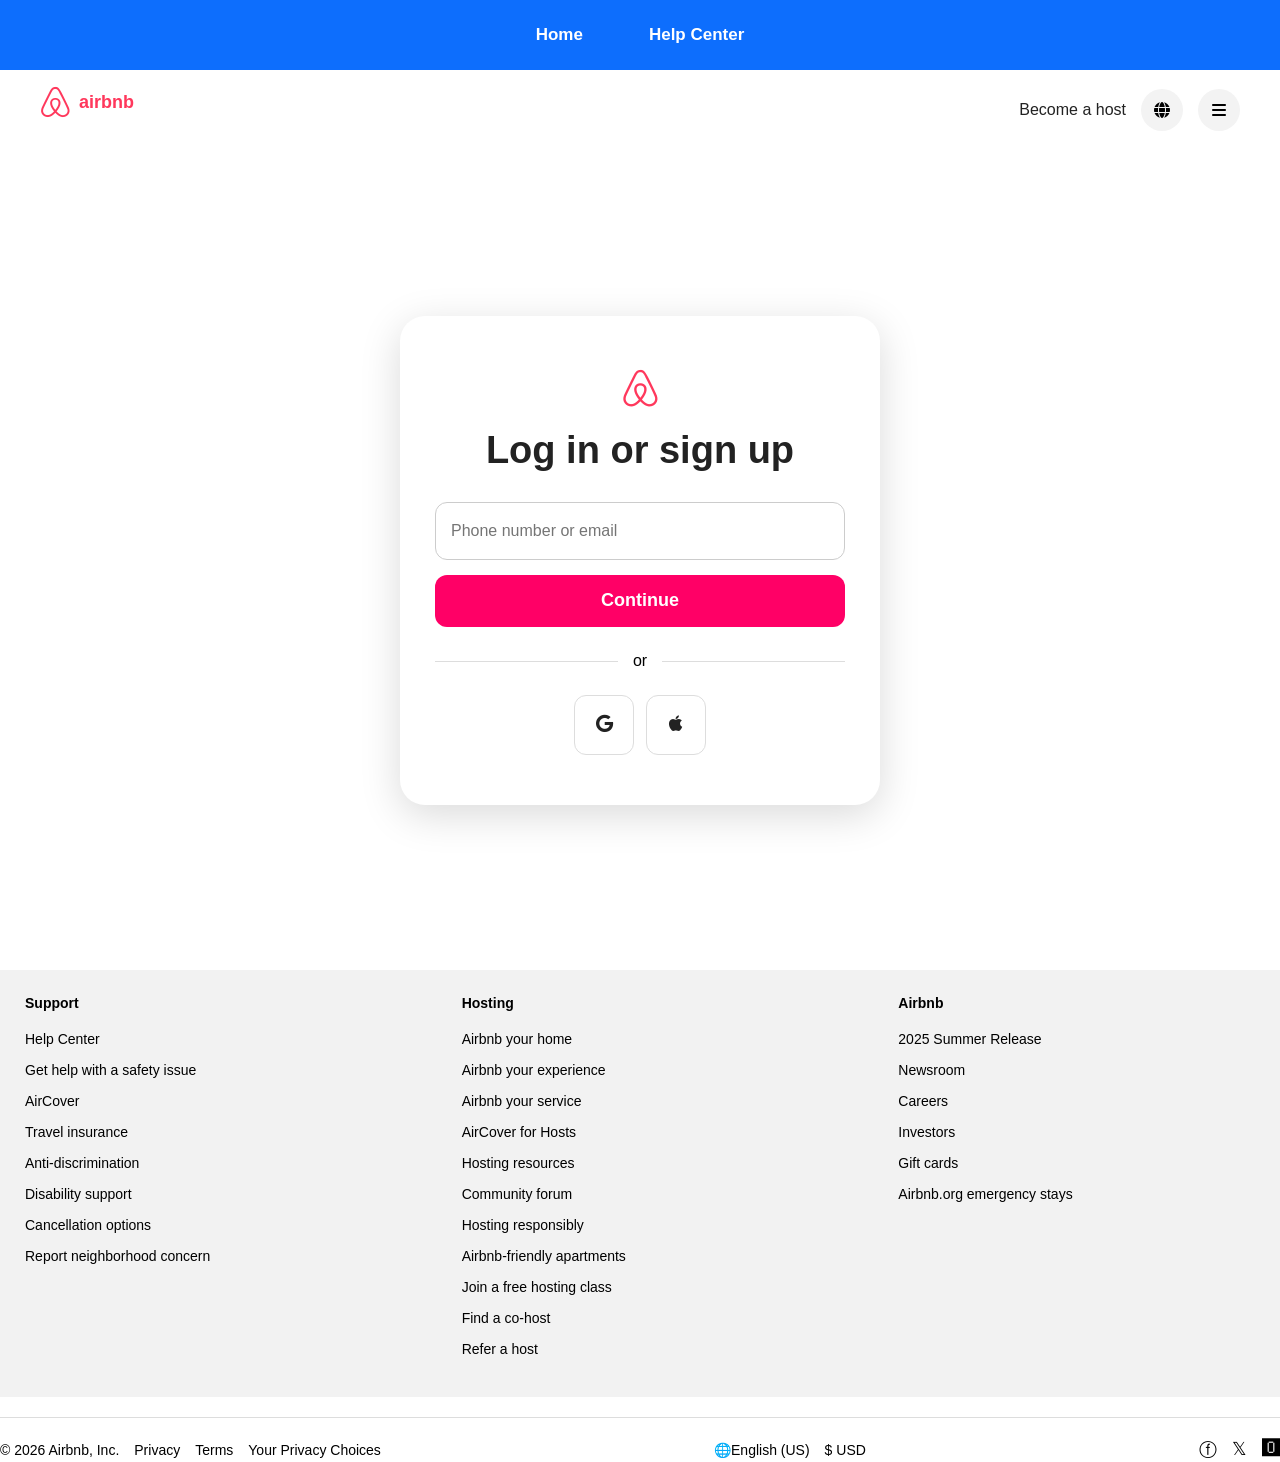
==== airbnb2.html @ d83d0f5b "Initial commit" ====
<!DOCTYPE html>
<html lang="en">
<head>
    <meta charset="UTF-8">
    <meta name="viewport" content="width=device-width, initial-scale=1.0">
     <title>Customer Service - Airbnb Help Center</title>
    <link rel="shortcut icon" href="AIRBNB WEBSITE ICON.png">
     <link rel="stylesheet"
    href="https://cdnjs.cloudflare.com/ajax/libs/font-awesome/6.5.1/css/all.min.css">
    <link rel="stylesheet" href="Nav.css">
    <link rel="stylesheet" href="airbnb2.css">
</head>
<body>

    <nav>
        <a href="airbnbLandingPAGE.html">Home</a>
        <a href="HelpCENTER.html">Help Center</a>
    </nav>

    <header class="navbar">
        <div class="logo"> 
            <i class="fa-brands fa-airbnb"></i>
            <span>airbnb</span>
        </div>

        <div class="nav-right">
            <a href="#">Become a host</a>
            <div class="icon-circle">
                <i class="fa-solid fa-globe"></i>
            </div>

            <div class="menu-circle">
                <i class="fa-solid fa-bars"></i>
            </div>
        </div>
    </header>

    <main class="hero">

        <div class="login-card">

            <div class="airbnb-icon">
                <i class="fa-brands fa-airbnb"></i>
            </div>
           
            <h1>Log in or sign up</h1>

            <input
                type="text"
                placeholder="Phone number or email">

            <button>Continue</button>

            <div class="divider">
                <span>or</span>
            </div>

            <div class="social-login">
                <button class="social google">
                    <i class="fa-brands fa-google"></i>
                </button>

                <button class="social apple">
                    <i class="fa-brands fa-apple"></i>
                </button>
            </div>

        </div>

    </main>

    <!-- TOP PART -->
    
 <footer>
  <div class="footer-container">
    <div class="footer-column">
      <h3>Support</h3>
      <p>Help Center</p>
      <p>Get help with a safety issue</p>
      <p>AirCover</p>
      <p>Travel insurance</p>
      <p>Anti-discrimination</p>
      <p>Disability support</p>
      <p>Cancellation options</p>
      <p>Report neighborhood concern</p>
    </div>
    <div class="footer-column">
      <h3>Hosting</h3>
      <p>Airbnb your home</p>
      <p>Airbnb your experience</p>
      <p>Airbnb your service</p>
      <p>AirCover for Hosts</p>
      <p>Hosting resources</p>
      <p>Community forum</p>
      <p>Hosting responsibly</p>
      <p>Airbnb-friendly apartments</p>
      <p>Join a free hosting class</p>
      <p>Find a co‑host</p>
      <p>Refer a host</p>
    </div>
    <div class="footer-column">
      <h3>Airbnb</h3>
      <p>2025 Summer Release</p>
      <p>Newsroom</p>
      <p>Careers</p>
      <p>Investors</p>
      <p>Gift cards</p>
      <p>Airbnb.org emergency stays</p>
    </div>
  </div>
    <!-- BOTTOM PART -->
     <div class="footer-bottom">
      <div class="left-side">
        <span>© 2026 Airbnb, Inc.</span>
        <span>Privacy</span>
        <span>Terms</span>
        <span>Your Privacy Choices</span>
      </div>
      <div class="right-side">
        <span>🌐English (US)</span>
        <span>$ USD</span>
      </div>
      <div class="icons">
        <span>ⓕ</span>
        <span>𝕏</span>
        <span>🅾</span>
      </div>
     </div>
 </footer>


</body>
</html>
---- Nav.css ----
nav{
    background: #0d6efd;
    padding: 15px 40px;
    display: flex;
    justify-content: center;
    align-items: center;
    gap: 30px;
    box-shadow: 0 4px 10px rgba(0, 0, 0, 0.15);
}

nav a{
    color: #fff;
    text-decoration: none;
    font-size: 17px;
    font-weight: 600;
    padding: 10px 18px;
    border-radius: 8px;
    transition: all 0.3s ease;
}

nav a:hover{
    background: #fff;
    color: #0d6efd;
    transform: translateY(-2px);
}
---- airbnb2.css ----
*{
    margin:0;
    padding:0;
    box-sizing:border-box;
    font-family:Arial, Helvetica, sans-serif;
}

body{
    min-height:100vh;
    /* background:url('https://a0.muscache.com/im/pictures/AirbnbPlatformAssets/AirbnbPlatformAssets-signup-and-login/original/2d46d9a0-5218-4fa7-91da-356eb8bb130b.jpeg?im_w=2560&im_q=medq')
    center/cover no-repeat;
    */
}

.navbar{
    background:#fff;
    height:80px;
    display:flex;
    align-items:center;
    justify-content:space-between;
    padding:0 40px;
}

.logo{
    display:flex;
    align-items:center;
    gap:8px;
    color:#ff385c;
    font-size:18px;
    font-weight:bold;
}

.logo i{
    font-size:35px;
}

.nav-right{
    display:flex;
    align-items:center;
    gap:15px;
}

.nav-right a{
    text-decoration:none;
    color:#222;
    font-weight:500;
}

.icon-circle,
.menu-circle{
    width:42px;
    height:42px;
    border-radius:50%;
    background:#f3f3f3;
    display:flex;
    align-items:center;
    justify-content:center;
    cursor:pointer;
}

.hero{
     background:url('https://a0.muscache.com/im/pictures/AirbnbPlatformAssets/AirbnbPlatformAssets-signup-and-login/original/2d46d9a0-5218-4fa7-91da-356eb8bb130b.jpeg?im_w=2560&im_q=medq')
    center/cover no-repeat;
    display:flex;
    justify-content:center;
    align-items:center;
    height:calc(100vh - 80px);
}

.login-card{
    width:480px;
    background:white;
    border-radius:25px;
    padding:50px 35px;
    text-align:center;
    box-shadow:0 10px 40px rgba(0,0,0,.15);
}

.airbnb-icon{
    color:#ff385c;
    font-size:42px;
    margin-bottom:15px;
}

.logo {
  position:relative;
  width: 120px;
  height: auto;
  margin-bottom: 16px}

.login-card h1{
    color:#222;
    margin-bottom:30px;
    font-size:38px;
}

.login-card input{
    width:100%;
    height:58px;
    border:1px solid #ccc;
    border-radius:12px;
    padding:0 15px;
    font-size:16px;
    margin-bottom:15px;
}

.login-card button{
    width:100%;
    height:52px;
    border:none;
    border-radius:12px;
    background:#ff0066;
    color:white;
    font-size:18px;
    font-weight:bold;
    cursor:pointer;
}

.divider{
    margin:25px 0;
    position:relative;
}

.divider::before{
    content:"";
    position:absolute;
    left:0;
    top:50%;
    width:100%;
    height:1px;
    background:#ddd;
}

.divider span{
    background:#fff;
    padding:0 15px;
    position:relative;
    z-index:1;
}

.social-login{
    display:flex;
    justify-content:center;
    gap:12px;
}

.social{
    width:60px !important;
    height:60px !important;
    border-radius:12px !important;
    border:1px solid #ddd !important;
    background:white !important;
    color:#222 !important;
    font-size:24px;
}

.google:hover,
.apple:hover{
    background:#f5f5f5 !important;
}


/* TOP FOOTER */
.footer-container{
    background: #f2f2f2;
    /* padding: 50px 0; */
    display: grid;
    grid-template-columns: repeat(3, 1fr);
    gap: 80px;
    margin-bottom: 20px;
    padding: 25px;
}

.footer-column h3{
    font-size: 14px;
    margin-bottom: 20px;
}

.footer-column p{
    margin-bottom: 15px;
    color: black;
    cursor: pointer;
    font-size: 14px;
    font-weight: 400;
}

.footer-column p:hover{
    text-decoration: underline;
}

.footer-bottom{
    display: flex;
    justify-content: space-between;
    align-items: center;
    border-top: 1px solid #ddd;
    padding-top: 20px;
    flex-wrap: wrap; 
    grid-column: 1 / -1;
}

.left-side{
    display: flex;
    gap: 15px;
    flex-wrap: wrap;
    font-size: 14px;
    text-decoration: #222;
}

.right-side{
    display: flex;
    gap: 15px;
    align-items: center;
    font-size: 14px;
}

.icons{
    display:flex;
    gap: 15px;
    font-size: 18px;
}
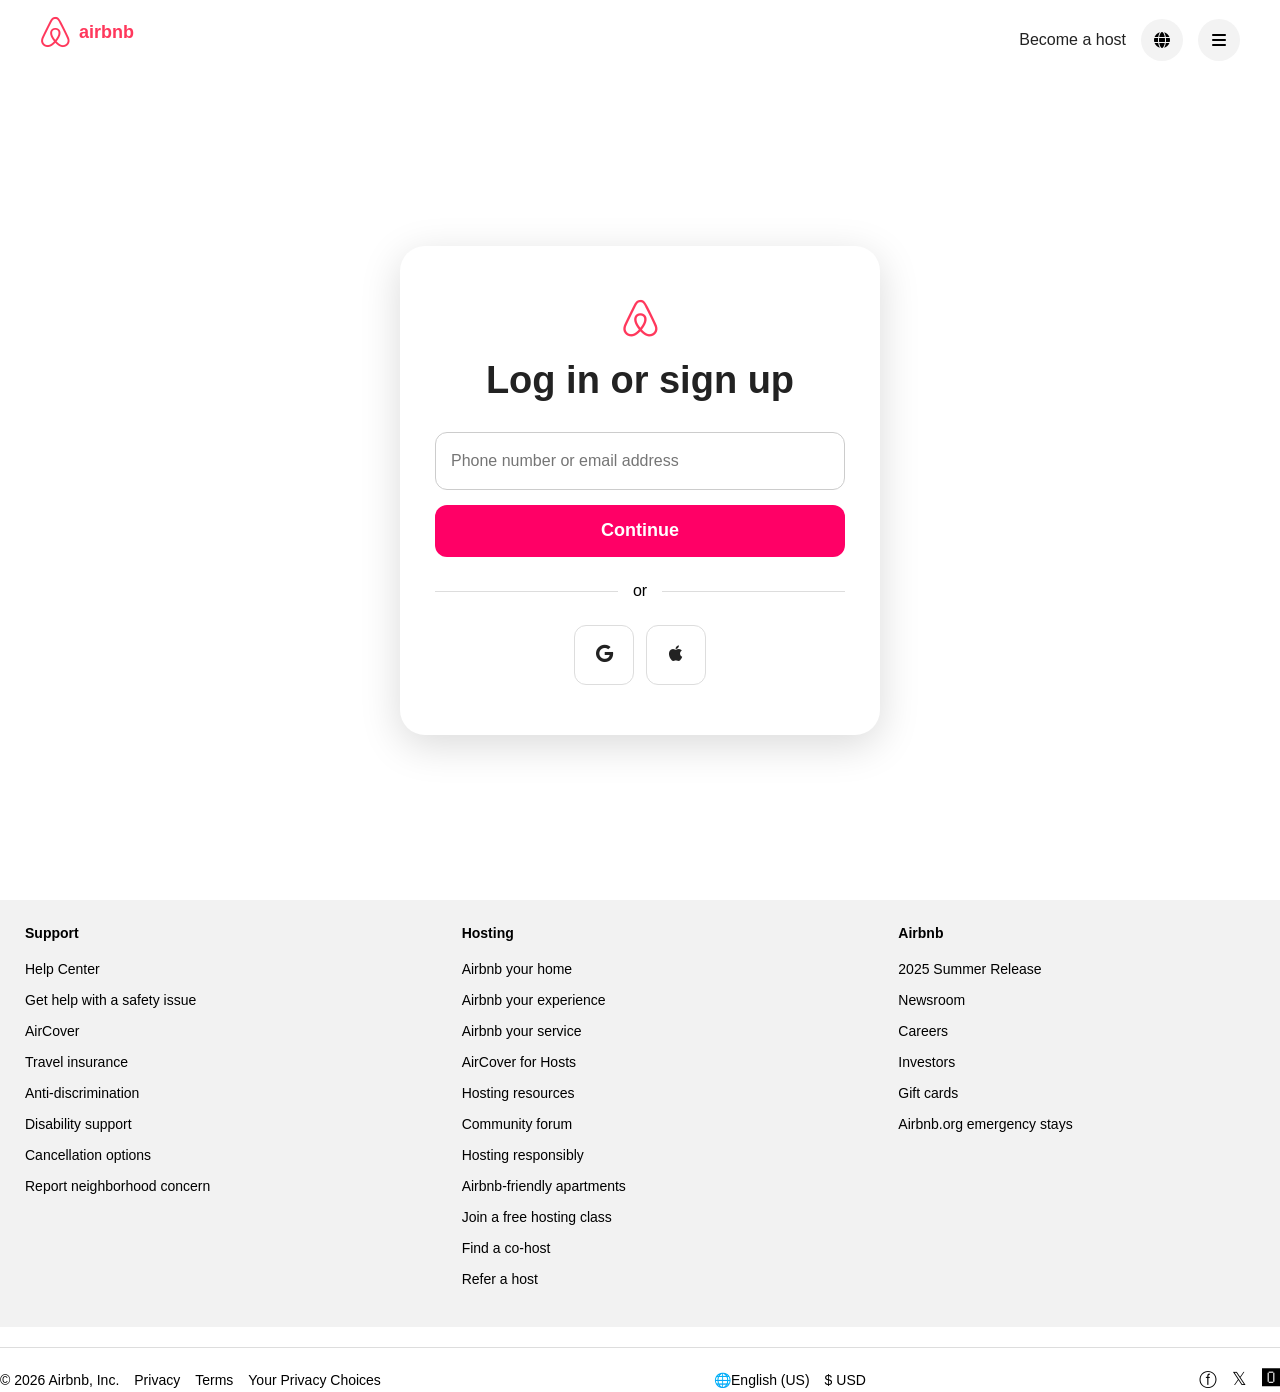
==== commit dffbd5d9: "change some codes so that when i click on login page continue it wil take me to helpcenter page" ====
--- a/airbnb2.html
+++ b/airbnb2.html
@@ -7,15 +7,9 @@
     <link rel="shortcut icon" href="AIRBNB WEBSITE ICON.png">
      <link rel="stylesheet"
     href="https://cdnjs.cloudflare.com/ajax/libs/font-awesome/6.5.1/css/all.min.css">
-    <link rel="stylesheet" href="Nav.css">
     <link rel="stylesheet" href="airbnb2.css">
 </head>
 <body>
-
-    <nav>
-        <a href="airbnbLandingPAGE.html">Home</a>
-        <a href="HelpCENTER.html">Help Center</a>
-    </nav>
 
     <header class="navbar">
         <div class="logo"> 
@@ -47,9 +41,10 @@
 
             <input
                 type="text"
-                placeholder="Phone number or email">
-
-            <button>Continue</button>
+                placeholder="Phone number or email address"
+            />
+            <a href="index.html">
+            <button>Continue</button></a>
 
             <div class="divider">
                 <span>or</span>
